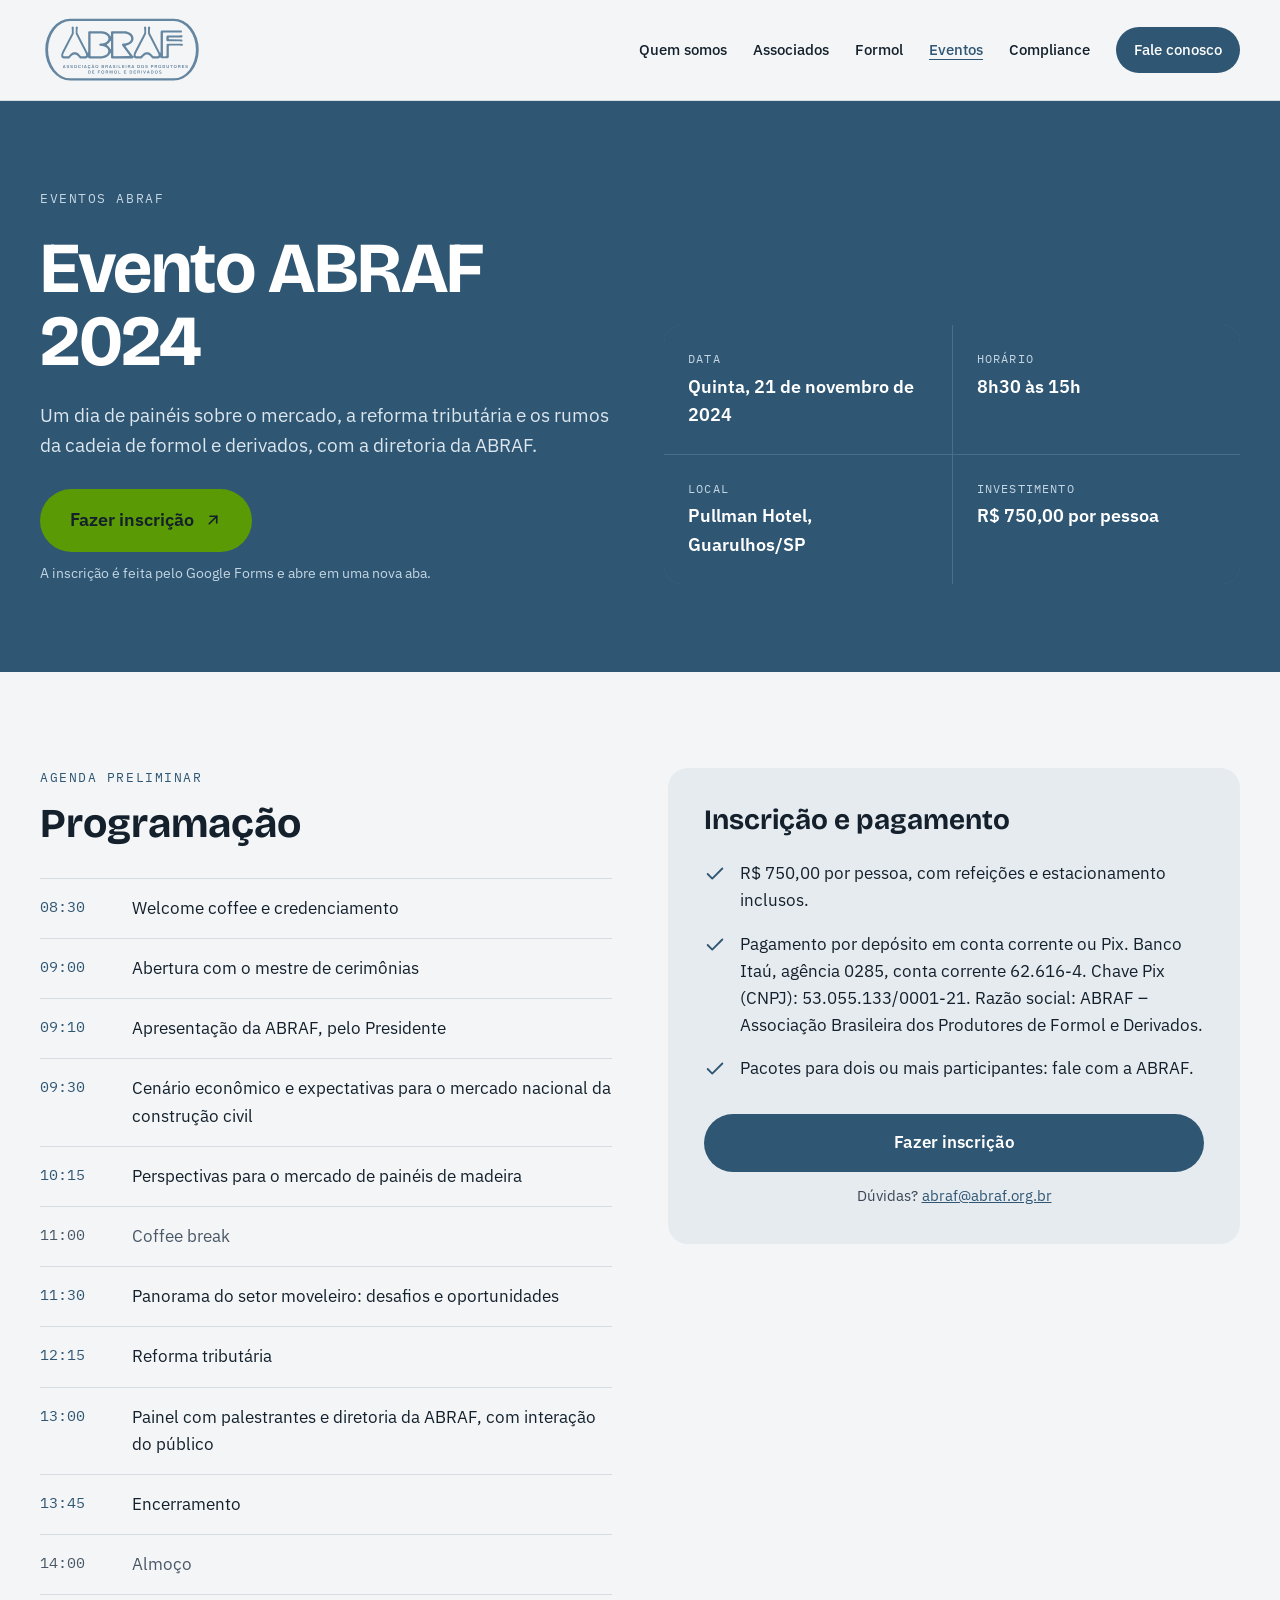
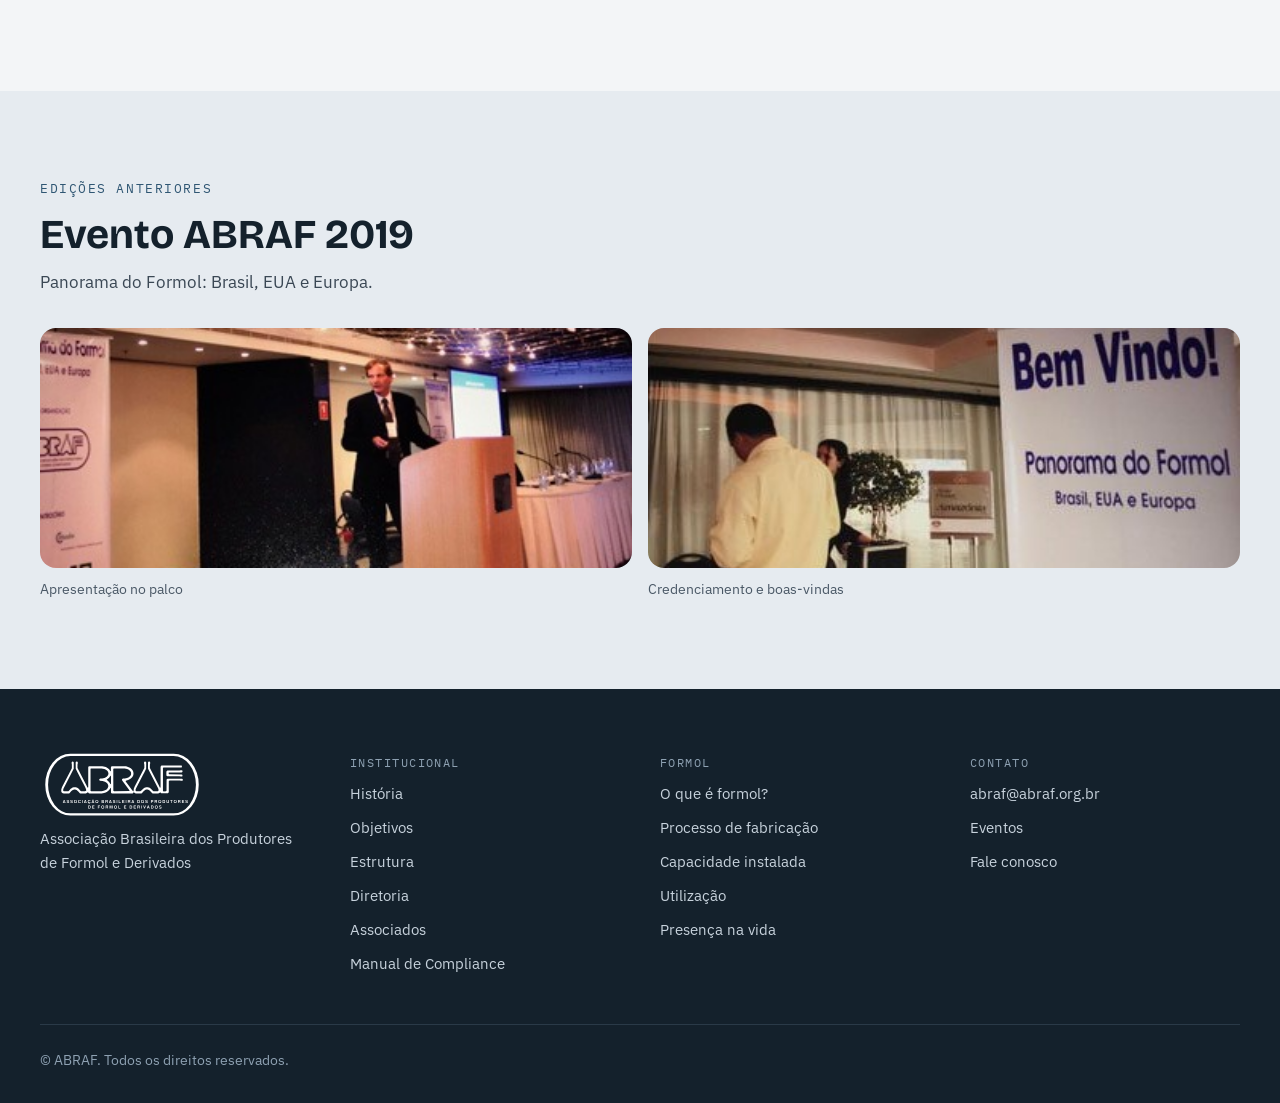
==== eventos.html @ f97d3451 "Primeira versão do novo site da ABRAF Site estático (HTML, CSS e JS puro) com as páginas Início, Que" ====
<!doctype html>
<html lang="pt-BR">
<head>
<meta charset="utf-8">
<meta name="viewport" content="width=device-width, initial-scale=1">
<title>Eventos — ABRAF</title>
<meta name="description" content="Programação, inscrição e edições anteriores dos eventos da ABRAF.">
<meta property="og:type" content="website">
<meta property="og:title" content="Eventos — ABRAF">
<meta property="og:description" content="Programação, inscrição e edições anteriores dos eventos da ABRAF.">
<meta property="og:image" content="img/banner-1-presente-na-sua-vida.jpg">
<meta property="og:locale" content="pt_BR">
<link rel="icon" href="img/favicon.svg" type="image/svg+xml">
<link rel="preconnect" href="https://fonts.googleapis.com">
<link rel="preconnect" href="https://fonts.gstatic.com" crossorigin>
<link href="https://fonts.googleapis.com/css2?family=Bricolage+Grotesque:opsz,wght@12..96,500;12..96,700&amp;family=IBM+Plex+Mono:wght@500&amp;family=IBM+Plex+Sans:wght@400;500;600&amp;display=swap" rel="stylesheet">
<link rel="stylesheet" href="css/style.css">
<script src="js/site.js" defer></script>
</head>
<body>
<div style="font-family: 'IBM Plex Sans', system-ui, sans-serif; color: #14212C; background: #F3F5F7; font-size: 17px; line-height: 1.6">

<header style="border-bottom: 1px solid #D5DCE3; background: #F3F5F7">
<div style="max-width: 1200px; margin: 0 auto; padding: 18px 24px; display: flex; flex-wrap: wrap; align-items: center; justify-content: space-between; gap: 16px">
<a href="index.html" aria-label="ABRAF — página inicial" style="display: flex; align-items: center; text-decoration: none; color: #14212C">
<img src="img/logo-abraf.svg" alt="ABRAF — Associação Brasileira dos Produtores de Formol e Derivados" style="height: 64px; width: auto; display: block">
</a>
<nav class="navlinks" aria-label="Principal" style="display: flex; flex-wrap: wrap; align-items: center; gap: 6px 26px; font-size: 15px; font-weight: 500">
<a class="nl" href="quem-somos.html">Quem somos</a>
<a class="nl" href="quem-somos.html#associados">Associados</a>
<a class="nl" href="formol.html">Formol</a>
<a class="nl" href="eventos.html" aria-current="page" style="color: #2F5673; text-decoration: underline; text-underline-offset: 4px">Eventos</a>
<a class="nl" href="compliance.html">Compliance</a>
<a class="btn-p" href="contato.html" style="background: #2F5673; color: #FFFFFF; text-decoration: none; padding: 11px 18px; border-radius: 999px">Fale conosco</a>
</nav>
<button class="burger" type="button" aria-label="Abrir menu" aria-expanded="false" aria-controls="menu-mobile" data-menu-toggle style="width: 48px; height: 48px; align-items: center; justify-content: center; background: transparent; border: 1px solid #D5DCE3; border-radius: 12px; color: #14212C; cursor: pointer; padding: 0">
<span class="icon-open"><svg width="22" height="22" viewBox="0 0 24 24" fill="none" stroke="currentColor" stroke-width="2" stroke-linecap="round" aria-hidden="true"><path d="M4 7h16"></path><path d="M4 12h16"></path><path d="M4 17h16"></path></svg></span>
<span class="icon-close"><svg width="22" height="22" viewBox="0 0 24 24" fill="none" stroke="currentColor" stroke-width="2" stroke-linecap="round" aria-hidden="true"><path d="M6 6l12 12"></path><path d="M18 6L6 18"></path></svg></span>
</button>
</div>
<nav class="mpanel" id="menu-mobile" aria-label="Menu" hidden style="flex-direction: column; padding: 8px 24px 24px; border-top: 1px solid #D5DCE3; background: #F3F5F7">
<a class="mlink" href="quem-somos.html" style="display: flex; align-items: center; min-height: 48px; border-bottom: 1px solid #E6EBF0; font-weight: 500; font-size: 17px">Quem somos</a>
<a class="mlink" href="quem-somos.html#associados" style="display: flex; align-items: center; min-height: 48px; border-bottom: 1px solid #E6EBF0; font-weight: 500; font-size: 17px">Associados</a>
<a class="mlink" href="formol.html" style="display: flex; align-items: center; min-height: 48px; border-bottom: 1px solid #E6EBF0; font-weight: 500; font-size: 17px">Formol</a>
<a class="mlink" href="eventos.html" style="display: flex; align-items: center; min-height: 48px; border-bottom: 1px solid #E6EBF0; font-weight: 500; font-size: 17px">Eventos</a>
<a class="mlink" href="compliance.html" style="display: flex; align-items: center; min-height: 48px; border-bottom: 1px solid #E6EBF0; font-weight: 500; font-size: 17px">Compliance</a>
<a class="btn-p" href="contato.html" style="margin-top: 12px; background: #2F5673; color: #FFFFFF; text-decoration: none; font-weight: 600; padding: 14px 22px; border-radius: 999px; text-align: center">Fale conosco</a>
</nav>
</header>

<section style="background: #2F5673; color: #FFFFFF">
<div style="max-width: 1200px; margin: 0 auto; padding: 88px 24px; display: grid; grid-template-columns: repeat(auto-fit, minmax(min(460px, 100%), 1fr)); gap: 48px; align-items: end">
<div style="display: flex; flex-direction: column; gap: 22px">
<span style="font-family: 'IBM Plex Mono', ui-monospace, monospace; font-size: 13px; letter-spacing: 0.12em; text-transform: uppercase; color: #C5D6E3">Eventos ABRAF</span>
<h1 style="margin: 0; font-family: 'Bricolage Grotesque', system-ui, sans-serif; font-weight: 700; font-size: clamp(40px, 5.6vw, 72px); line-height: 1.02; letter-spacing: -0.02em">Evento ABRAF 2024</h1>
<p style="margin: 0; font-size: 19px; color: #DCE6EE; max-width: 32em">Um dia de painéis sobre o mercado, a reforma tributária e os rumos da cadeia de formol e derivados, com a diretoria da ABRAF.</p>
<div style="display: flex; flex-direction: column; gap: 10px; align-items: flex-start; padding-top: 6px">
<a class="btn-a" id="inscricao" href="#inscricao" target="_blank" rel="noopener" style="background: #5A9A04; color: #14212C; text-decoration: none; font-weight: 600; font-size: 18px; padding: 17px 30px; border-radius: 999px; display: flex; align-items: center; gap: 10px">Fazer inscrição <svg width="18" height="18" viewBox="0 0 24 24" fill="none" stroke="currentColor" stroke-width="2.2" stroke-linecap="round" stroke-linejoin="round" aria-hidden="true"><path d="M7 17 17 7"></path><path d="M8 7h9v9"></path></svg></a>
<span style="font-size: 14px; color: #C5D6E3">A inscrição é feita pelo Google Forms e abre em uma nova aba.</span>
</div>
</div>
<dl style="margin: 0; display: grid; grid-template-columns: repeat(2, minmax(0, 1fr)); gap: 1px; background: #46708F; border-radius: 18px; overflow: hidden">
<div style="background: #2F5673; padding: 24px; display: flex; flex-direction: column; gap: 4px"><dt style="font-family: 'IBM Plex Mono', ui-monospace, monospace; font-size: 12px; letter-spacing: 0.1em; color: #C5D6E3">DATA</dt><dd style="margin: 0; font-weight: 600; font-size: 18px">Quinta, 21 de novembro de 2024</dd></div>
<div style="background: #2F5673; padding: 24px; display: flex; flex-direction: column; gap: 4px"><dt style="font-family: 'IBM Plex Mono', ui-monospace, monospace; font-size: 12px; letter-spacing: 0.1em; color: #C5D6E3">HORÁRIO</dt><dd style="margin: 0; font-weight: 600; font-size: 18px">8h30 às 15h</dd></div>
<div style="background: #2F5673; padding: 24px; display: flex; flex-direction: column; gap: 4px"><dt style="font-family: 'IBM Plex Mono', ui-monospace, monospace; font-size: 12px; letter-spacing: 0.1em; color: #C5D6E3">LOCAL</dt><dd style="margin: 0; font-weight: 600; font-size: 18px">Pullman Hotel, Guarulhos/SP</dd></div>
<div style="background: #2F5673; padding: 24px; display: flex; flex-direction: column; gap: 4px"><dt style="font-family: 'IBM Plex Mono', ui-monospace, monospace; font-size: 12px; letter-spacing: 0.1em; color: #C5D6E3">INVESTIMENTO</dt><dd style="margin: 0; font-weight: 600; font-size: 18px">R$ 750,00 por pessoa</dd></div>
</dl>
</div>
</section>

<section style="max-width: 1200px; margin: 0 auto; padding: 96px 24px; display: grid; grid-template-columns: repeat(auto-fit, minmax(min(380px, 100%), 1fr)); gap: 56px; align-items: start">
<div style="display: flex; flex-direction: column; gap: 32px">
<div style="display: flex; flex-direction: column; gap: 12px">
<span style="font-family: 'IBM Plex Mono', ui-monospace, monospace; font-size: 13px; letter-spacing: 0.12em; text-transform: uppercase; color: #2F5673">Agenda preliminar</span>
<h2 style="margin: 0; font-family: 'Bricolage Grotesque', system-ui, sans-serif; font-weight: 700; font-size: clamp(30px, 3.2vw, 42px); line-height: 1.1">Programação</h2>
</div>
<ol style="margin: 0; padding: 0; list-style: none; display: flex; flex-direction: column; border-top: 1px solid #D5DCE3">
<li style="display: grid; grid-template-columns: 76px 1fr; gap: 16px; padding: 16px 0; border-bottom: 1px solid #D5DCE3"><span style="font-family: 'IBM Plex Mono', ui-monospace, monospace; font-size: 15px; color: #2F5673">08:30</span><span>Welcome coffee e credenciamento</span></li>
<li style="display: grid; grid-template-columns: 76px 1fr; gap: 16px; padding: 16px 0; border-bottom: 1px solid #D5DCE3"><span style="font-family: 'IBM Plex Mono', ui-monospace, monospace; font-size: 15px; color: #2F5673">09:00</span><span>Abertura com o mestre de cerimônias</span></li>
<li style="display: grid; grid-template-columns: 76px 1fr; gap: 16px; padding: 16px 0; border-bottom: 1px solid #D5DCE3"><span style="font-family: 'IBM Plex Mono', ui-monospace, monospace; font-size: 15px; color: #2F5673">09:10</span><span>Apresentação da ABRAF, pelo Presidente</span></li>
<li style="display: grid; grid-template-columns: 76px 1fr; gap: 16px; padding: 16px 0; border-bottom: 1px solid #D5DCE3"><span style="font-family: 'IBM Plex Mono', ui-monospace, monospace; font-size: 15px; color: #2F5673">09:30</span><span>Cenário econômico e expectativas para o mercado nacional da construção civil</span></li>
<li style="display: grid; grid-template-columns: 76px 1fr; gap: 16px; padding: 16px 0; border-bottom: 1px solid #D5DCE3"><span style="font-family: 'IBM Plex Mono', ui-monospace, monospace; font-size: 15px; color: #2F5673">10:15</span><span>Perspectivas para o mercado de painéis de madeira</span></li>
<li style="display: grid; grid-template-columns: 76px 1fr; gap: 16px; padding: 16px 0; border-bottom: 1px solid #D5DCE3; color: #4A5866"><span style="font-family: 'IBM Plex Mono', ui-monospace, monospace; font-size: 15px">11:00</span><span>Coffee break</span></li>
<li style="display: grid; grid-template-columns: 76px 1fr; gap: 16px; padding: 16px 0; border-bottom: 1px solid #D5DCE3"><span style="font-family: 'IBM Plex Mono', ui-monospace, monospace; font-size: 15px; color: #2F5673">11:30</span><span>Panorama do setor moveleiro: desafios e oportunidades</span></li>
<li style="display: grid; grid-template-columns: 76px 1fr; gap: 16px; padding: 16px 0; border-bottom: 1px solid #D5DCE3"><span style="font-family: 'IBM Plex Mono', ui-monospace, monospace; font-size: 15px; color: #2F5673">12:15</span><span>Reforma tributária</span></li>
<li style="display: grid; grid-template-columns: 76px 1fr; gap: 16px; padding: 16px 0; border-bottom: 1px solid #D5DCE3"><span style="font-family: 'IBM Plex Mono', ui-monospace, monospace; font-size: 15px; color: #2F5673">13:00</span><span>Painel com palestrantes e diretoria da ABRAF, com interação do público</span></li>
<li style="display: grid; grid-template-columns: 76px 1fr; gap: 16px; padding: 16px 0; border-bottom: 1px solid #D5DCE3"><span style="font-family: 'IBM Plex Mono', ui-monospace, monospace; font-size: 15px; color: #2F5673">13:45</span><span>Encerramento</span></li>
<li style="display: grid; grid-template-columns: 76px 1fr; gap: 16px; padding: 16px 0; border-bottom: 1px solid #D5DCE3; color: #4A5866"><span style="font-family: 'IBM Plex Mono', ui-monospace, monospace; font-size: 15px">14:00</span><span>Almoço</span></li>
</ol>
</div>
<aside style="background: #E6EBF0; border-radius: 20px; padding: 36px; display: flex; flex-direction: column; gap: 24px">
<h2 style="margin: 0; font-family: 'Bricolage Grotesque', system-ui, sans-serif; font-weight: 700; font-size: 28px; line-height: 1.15">Inscrição e pagamento</h2>
<ul style="margin: 0; padding: 0; list-style: none; display: flex; flex-direction: column; gap: 16px">
<li style="display: flex; gap: 14px"><svg width="22" height="22" viewBox="0 0 24 24" fill="none" stroke="#2F5673" stroke-width="2" stroke-linecap="round" stroke-linejoin="round" aria-hidden="true" style="flex-shrink: 0; margin-top: 3px"><path d="M20 6 9 17l-5-5"></path></svg><span>R$ 750,00 por pessoa, com refeições e estacionamento inclusos.</span></li>
<li style="display: flex; gap: 14px"><svg width="22" height="22" viewBox="0 0 24 24" fill="none" stroke="#2F5673" stroke-width="2" stroke-linecap="round" stroke-linejoin="round" aria-hidden="true" style="flex-shrink: 0; margin-top: 3px"><path d="M20 6 9 17l-5-5"></path></svg><span>Pagamento por depósito em conta corrente ou Pix. Banco Itaú, agência 0285, conta corrente 62.616-4. Chave Pix (CNPJ): 53.055.133/0001-21. Razão social: ABRAF – Associação Brasileira dos Produtores de Formol e Derivados.</span></li>
<li style="display: flex; gap: 14px"><svg width="22" height="22" viewBox="0 0 24 24" fill="none" stroke="#2F5673" stroke-width="2" stroke-linecap="round" stroke-linejoin="round" aria-hidden="true" style="flex-shrink: 0; margin-top: 3px"><path d="M20 6 9 17l-5-5"></path></svg><span>Pacotes para dois ou mais participantes: fale com a ABRAF.</span></li>
</ul>
<div style="display: flex; flex-direction: column; gap: 12px; padding-top: 8px">
<a class="btn-p" href="#inscricao" target="_blank" rel="noopener" style="background: #2F5673; color: #FFFFFF; text-decoration: none; font-weight: 600; padding: 15px 26px; border-radius: 999px; text-align: center">Fazer inscrição</a>
<span style="font-size: 15px; color: #3A4754; text-align: center">Dúvidas? <a href="mailto:abraf@abraf.org.br">abraf@abraf.org.br</a></span>
</div>
</aside>
</section>

<section aria-label="Edições anteriores" style="background: #E6EBF0; padding: 88px 0">
<div style="max-width: 1200px; margin: 0 auto; padding: 0 24px; display: flex; flex-direction: column; gap: 32px">
<div style="display: flex; flex-direction: column; gap: 12px; max-width: 720px">
<span style="font-family: 'IBM Plex Mono', ui-monospace, monospace; font-size: 13px; letter-spacing: 0.12em; text-transform: uppercase; color: #2F5673">Edições anteriores</span>
<h2 style="margin: 0; font-family: 'Bricolage Grotesque', system-ui, sans-serif; font-weight: 700; font-size: clamp(30px, 3.2vw, 42px); line-height: 1.1">Evento ABRAF 2019</h2>
<p style="margin: 0; color: #3A4754">Panorama do Formol: Brasil, EUA e Europa.</p>
</div>
<div style="display: grid; grid-template-columns: repeat(auto-fit, minmax(min(360px, 100%), 1fr)); gap: 16px">
<figure style="margin: 0; display: flex; flex-direction: column; gap: 10px"><img src="img/evento-2019-palestra.jpg" alt="Palestrante discursa no púlpito diante do banner da ABRAF" style="width: 100%; height: 240px; object-fit: cover; border-radius: 16px; display: block"><figcaption style="font-size: 14px; color: #4A5866">Apresentação no palco</figcaption></figure>
<figure style="margin: 0; display: flex; flex-direction: column; gap: 10px"><img src="img/evento-2019-boas-vindas.jpg" alt="Participantes no credenciamento ao lado do banner de boas-vindas Panorama do Formol" style="width: 100%; height: 240px; object-fit: cover; border-radius: 16px; display: block"><figcaption style="font-size: 14px; color: #4A5866">Credenciamento e boas-vindas</figcaption></figure>
</div>
</div>
</section>

<footer style="background: #14212C; color: #C7D2DC; font-size: 15px">
<div style="max-width: 1200px; margin: 0 auto; padding: 64px 24px 32px; display: flex; flex-direction: column; gap: 48px">
<div style="display: grid; grid-template-columns: repeat(auto-fit, minmax(min(200px, 100%), 1fr)); gap: 40px">
<div style="display: flex; flex-direction: column; gap: 10px">
<img src="img/logo-abraf-branco.svg" alt="ABRAF — Associação Brasileira dos Produtores de Formol e Derivados" style="height: 64px; width: auto; display: block; align-self: flex-start">
<span>Associação Brasileira dos Produtores de Formol e Derivados</span>
</div>
<nav aria-label="Institucional" style="display: flex; flex-direction: column; gap: 10px">
<span style="font-family: 'IBM Plex Mono', ui-monospace, monospace; font-size: 12px; letter-spacing: 0.12em; color: #8EA1B2">INSTITUCIONAL</span>
<a class="fl" href="quem-somos.html#historia">História</a>
<a class="fl" href="quem-somos.html#objetivos">Objetivos</a>
<a class="fl" href="quem-somos.html#estrutura">Estrutura</a>
<a class="fl" href="quem-somos.html#diretoria">Diretoria</a>
<a class="fl" href="quem-somos.html#associados">Associados</a>
<a class="fl" href="compliance.html">Manual de Compliance</a>
</nav>
<nav aria-label="Formol" style="display: flex; flex-direction: column; gap: 10px">
<span style="font-family: 'IBM Plex Mono', ui-monospace, monospace; font-size: 12px; letter-spacing: 0.12em; color: #8EA1B2">FORMOL</span>
<a class="fl" href="formol.html#oquee">O que é formol?</a>
<a class="fl" href="formol.html#fabricacao">Processo de fabricação</a>
<a class="fl" href="formol.html#capacidade">Capacidade instalada</a>
<a class="fl" href="formol.html#utilizacao">Utilização</a>
<a class="fl" href="formol.html#presenca">Presença na vida</a>
</nav>
<div style="display: flex; flex-direction: column; gap: 10px">
<span style="font-family: 'IBM Plex Mono', ui-monospace, monospace; font-size: 12px; letter-spacing: 0.12em; color: #8EA1B2">CONTATO</span>
<a class="fl" href="mailto:abraf@abraf.org.br">abraf@abraf.org.br</a>
<a class="fl" href="eventos.html">Eventos</a>
<a class="fl" href="contato.html">Fale conosco</a>
</div>
</div>
<div style="border-top: 1px solid #2A3A48; padding-top: 24px; font-size: 14px; color: #8EA1B2">© ABRAF. Todos os direitos reservados.</div>
</div>
</footer>

</div>
</body>
</html>
---- css/style.css ----
/* Estilos globais do site da ABRAF. A maior parte do visual está nos atributos style de cada página. */
body{margin:0;background:#F3F5F7}
a{color:#2F5673}a:hover{color:#213E54}
.nl{color:#14212C;text-decoration:none}.nl:hover{color:#2F5673;text-decoration:underline;text-underline-offset:4px}
.fl{color:#C7D2DC;text-decoration:none}.fl:hover{color:#FFFFFF}
.btn-p:hover{background:#213E54 !important;color:#FFFFFF !important}
.rail:hover{color:#2F5673 !important}
.btn-a:hover{background:#6DB30A !important;color:#14212C !important}
@media (prefers-reduced-motion: reduce){*{transition:none !important}}
.burger{display:none}.mpanel{display:none}
@media (max-width: 860px){.navlinks{display:none !important}.burger{display:flex !important}.mpanel{display:flex}}
.mlink{color:#14212C;text-decoration:none}.mlink:hover{color:#2F5673}
.chip:hover{border-color:#2F5673 !important;color:#2F5673 !important}
.fld:focus{outline:2px solid #2F5673;outline-offset:1px;border-color:#2F5673 !important}

/* ---- Estados controlados por js/site.js ---- */
[hidden]{display:none !important}
html{scroll-behavior:smooth}
section[id]{scroll-margin-top:96px}
img{max-width:100%}
.hp{position:absolute;left:-9999px}
.burger .icon-close{display:none}
.burger[aria-expanded="true"] .icon-open{display:none}
.burger[aria-expanded="true"] .icon-close{display:block}
.burger span{display:flex}
/* Banner rotativo */
.slide{position:absolute;inset:0;opacity:0;transition:opacity 1.2s ease}
.slide.is-active{opacity:1}
.dot{width:10px;height:10px;padding:0;border:0;border-radius:999px;cursor:pointer;transition:width .3s;background:rgba(255,255,255,.55)}
.dot.is-active{width:28px;background:#5A9A04}
/* Seção "Conheça o formol" com scroll */
.chapter{position:absolute;inset:0;opacity:0;visibility:hidden;transform:translateY(32px);pointer-events:none;transition:opacity .6s ease,transform .6s ease,visibility .6s}
.chapter.is-before{transform:translateY(-32px)}
.chapter.is-active{opacity:1;visibility:visible;transform:none;pointer-events:auto}
.rail{font:inherit;font-size:14px;font-weight:600;text-align:left;background:none;border:0;cursor:pointer;padding:12px 16px;min-height:44px;margin-left:-2px;border-left:2px solid transparent;color:#4A5866}
.rail.is-active{border-left-color:#2F5673;color:#2F5673}
.story-bar{height:100%;width:25%;background:#2F5673;transition:width .3s ease}
@media (max-width: 860px){
.story{height:auto !important;padding:48px 0}
.story-marker,.story-rail,.story-progress{display:none !important}
.story-stage{position:static !important;height:auto !important;overflow:visible !important}
.story-stage>div{height:auto !important}
.story-chapters{height:auto !important;display:flex;flex-direction:column;gap:64px}
.chapter{position:static;opacity:1;visibility:visible;transform:none;pointer-events:auto}
.chapter img,.chapter>div>div:first-child{height:260px !important;min-height:0 !important}
.chapter>div>div[role="list"]{height:auto !important;padding:24px !important}
[aria-label="Escolher destaque"]{top:8px;bottom:auto !important;right:8px !important;padding:6px 10px !important}
}
@media (max-width: 600px){
.org-top{flex-wrap:nowrap !important}
.org-top>div:nth-child(n+4){display:none}
.org-top>div:nth-child(2){width:20px !important}
.org-top>div:nth-child(odd){padding:12px 18px !important;font-size:18px !important}
}
@media (prefers-reduced-motion: reduce){html{scroll-behavior:auto}}
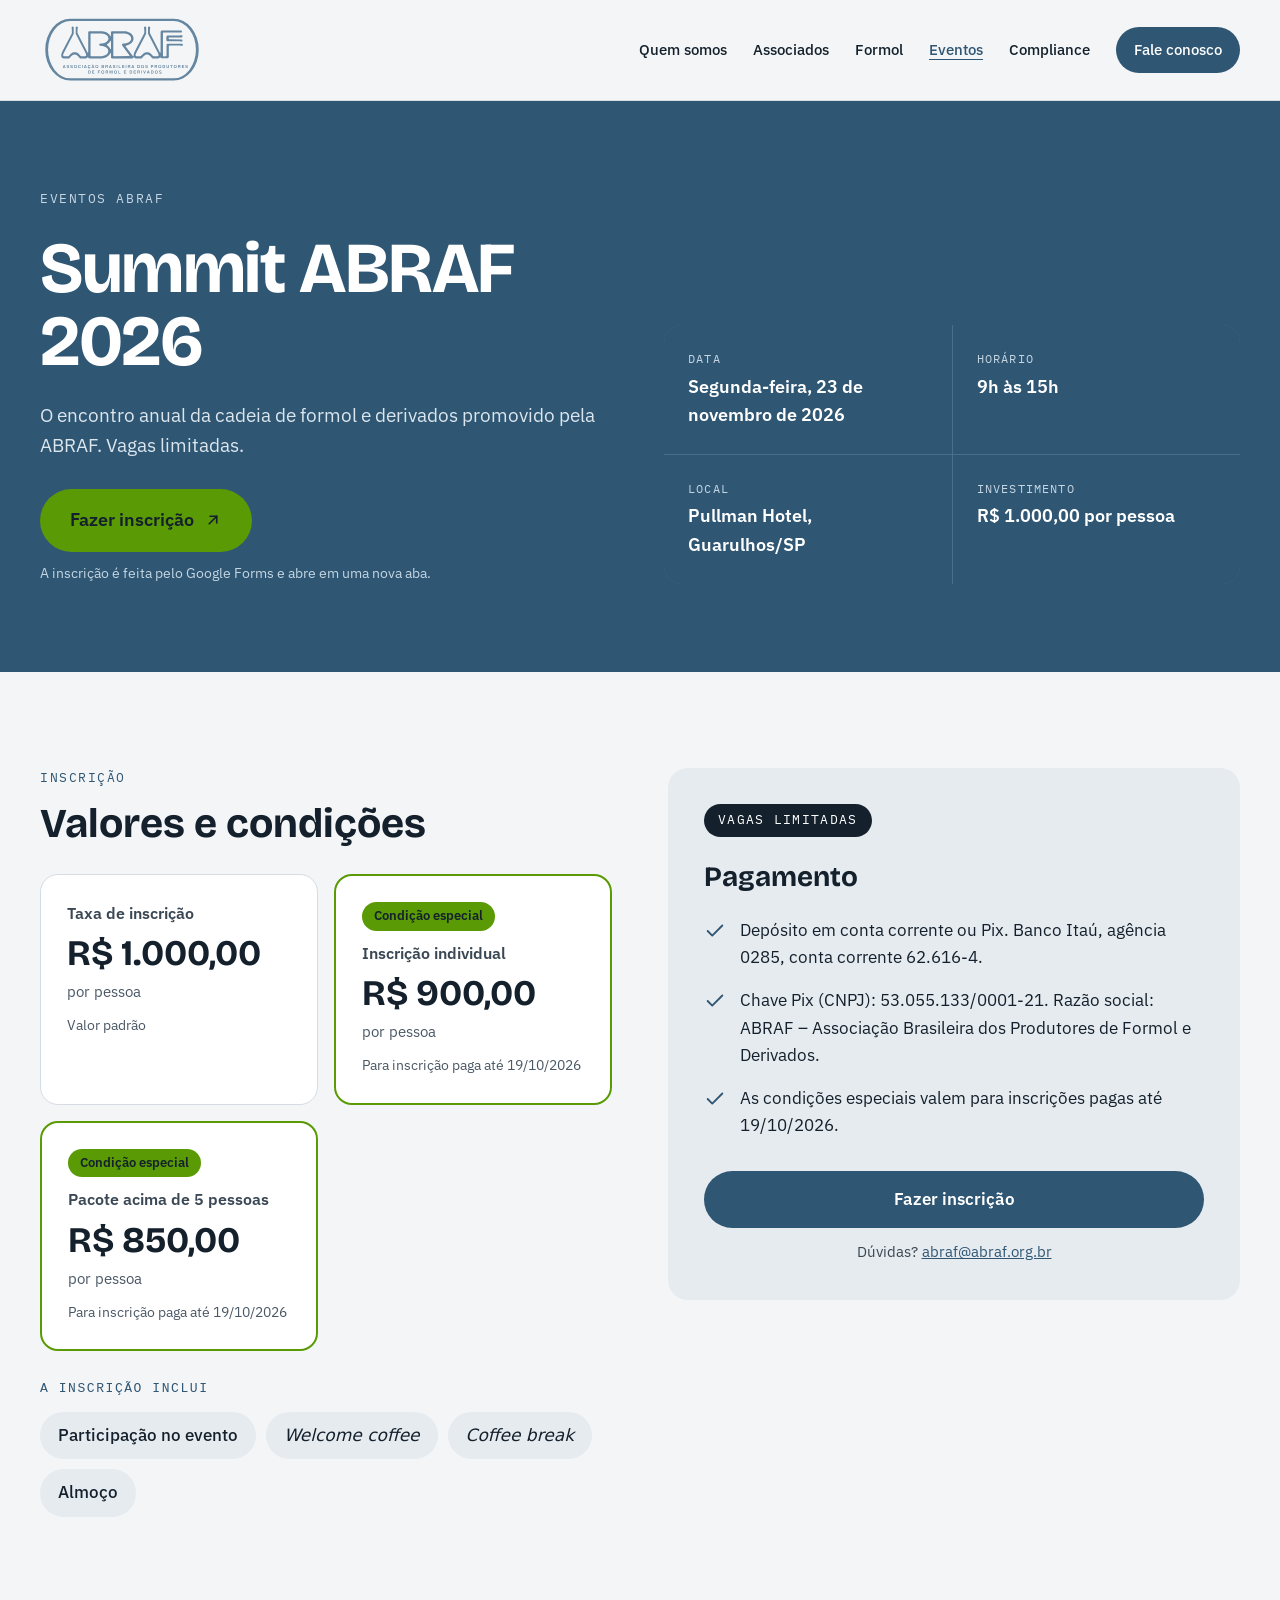
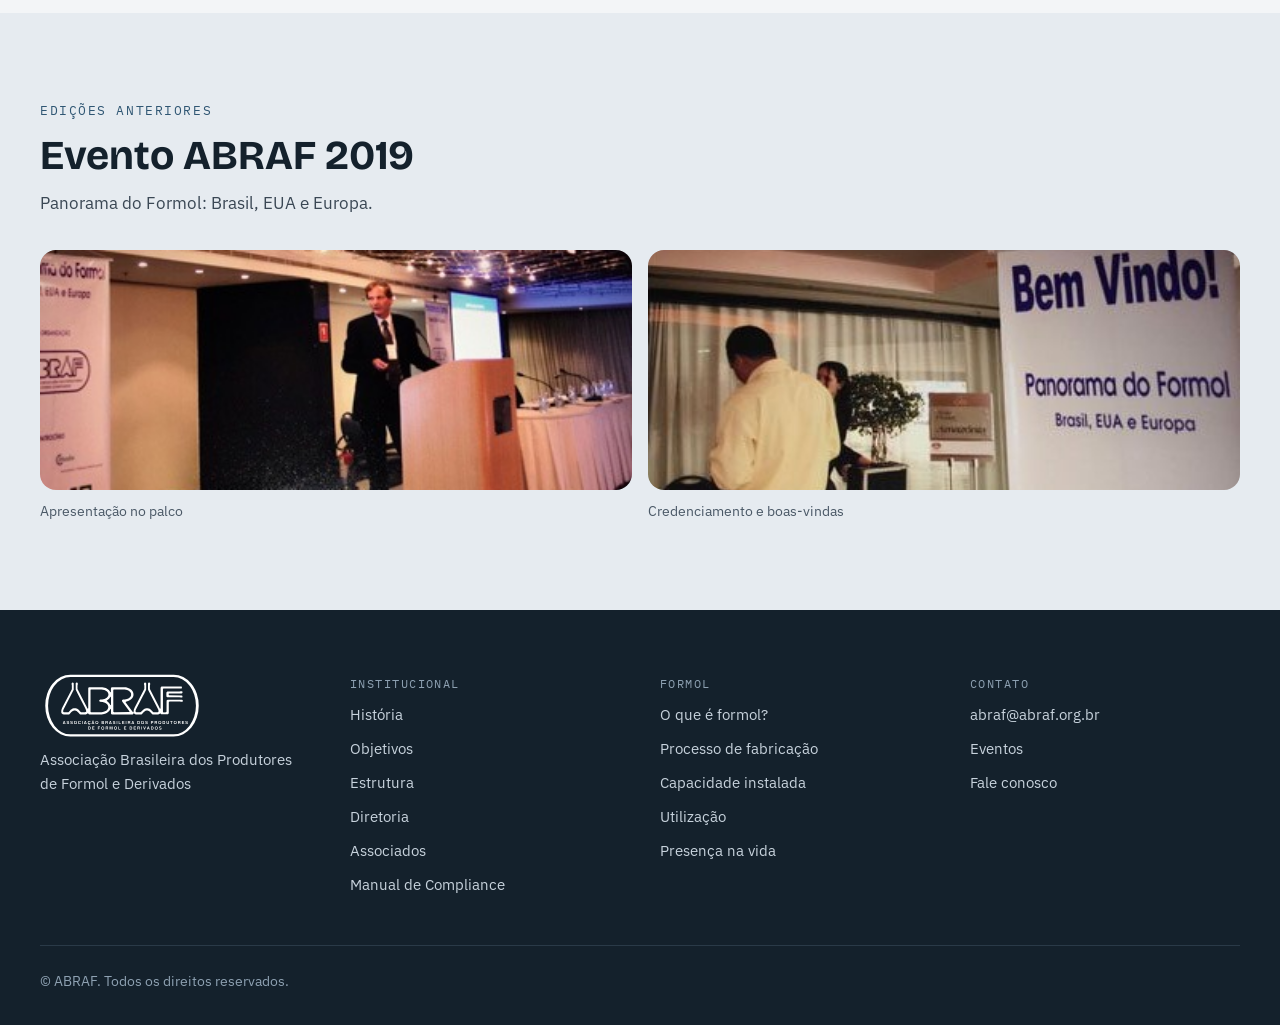
==== commit 1ab55774: "Atualiza evento para o Summit ABRAF 2026 - Eventos: Summit ABRAF 2026 em 23/11/2026, 9h às 15h, Pull" ====
--- a/eventos.html
+++ b/eventos.html
@@ -4,10 +4,10 @@
 <meta charset="utf-8">
 <meta name="viewport" content="width=device-width, initial-scale=1">
 <title>Eventos — ABRAF</title>
-<meta name="description" content="Programação, inscrição e edições anteriores dos eventos da ABRAF.">
+<meta name="description" content="Summit ABRAF 2026: data, local, valores, inscrição e edições anteriores.">
 <meta property="og:type" content="website">
 <meta property="og:title" content="Eventos — ABRAF">
-<meta property="og:description" content="Programação, inscrição e edições anteriores dos eventos da ABRAF.">
+<meta property="og:description" content="Summit ABRAF 2026: data, local, valores, inscrição e edições anteriores.">
 <meta property="og:image" content="img/banner-1-presente-na-sua-vida.jpg">
 <meta property="og:locale" content="pt_BR">
 <link rel="icon" href="img/favicon.svg" type="image/svg+xml">
@@ -52,51 +52,68 @@
 <div style="max-width: 1200px; margin: 0 auto; padding: 88px 24px; display: grid; grid-template-columns: repeat(auto-fit, minmax(min(460px, 100%), 1fr)); gap: 48px; align-items: end">
 <div style="display: flex; flex-direction: column; gap: 22px">
 <span style="font-family: 'IBM Plex Mono', ui-monospace, monospace; font-size: 13px; letter-spacing: 0.12em; text-transform: uppercase; color: #C5D6E3">Eventos ABRAF</span>
-<h1 style="margin: 0; font-family: 'Bricolage Grotesque', system-ui, sans-serif; font-weight: 700; font-size: clamp(40px, 5.6vw, 72px); line-height: 1.02; letter-spacing: -0.02em">Evento ABRAF 2024</h1>
-<p style="margin: 0; font-size: 19px; color: #DCE6EE; max-width: 32em">Um dia de painéis sobre o mercado, a reforma tributária e os rumos da cadeia de formol e derivados, com a diretoria da ABRAF.</p>
+<h1 style="margin: 0; font-family: 'Bricolage Grotesque', system-ui, sans-serif; font-weight: 700; font-size: clamp(40px, 5.6vw, 72px); line-height: 1.02; letter-spacing: -0.02em">Summit ABRAF 2026</h1>
+<p style="margin: 0; font-size: 19px; color: #DCE6EE; max-width: 32em">O encontro anual da cadeia de formol e derivados promovido pela ABRAF. Vagas limitadas.</p>
 <div style="display: flex; flex-direction: column; gap: 10px; align-items: flex-start; padding-top: 6px">
-<a class="btn-a" id="inscricao" href="#inscricao" target="_blank" rel="noopener" style="background: #5A9A04; color: #14212C; text-decoration: none; font-weight: 600; font-size: 18px; padding: 17px 30px; border-radius: 999px; display: flex; align-items: center; gap: 10px">Fazer inscrição <svg width="18" height="18" viewBox="0 0 24 24" fill="none" stroke="currentColor" stroke-width="2.2" stroke-linecap="round" stroke-linejoin="round" aria-hidden="true"><path d="M7 17 17 7"></path><path d="M8 7h9v9"></path></svg></a>
+<a class="btn-a" id="inscricao" href="https://forms.gle/AHjPye6nQssvR9hz8" target="_blank" rel="noopener" style="background: #5A9A04; color: #14212C; text-decoration: none; font-weight: 600; font-size: 18px; padding: 17px 30px; border-radius: 999px; display: flex; align-items: center; gap: 10px">Fazer inscrição <svg width="18" height="18" viewBox="0 0 24 24" fill="none" stroke="currentColor" stroke-width="2.2" stroke-linecap="round" stroke-linejoin="round" aria-hidden="true"><path d="M7 17 17 7"></path><path d="M8 7h9v9"></path></svg></a>
 <span style="font-size: 14px; color: #C5D6E3">A inscrição é feita pelo Google Forms e abre em uma nova aba.</span>
 </div>
 </div>
 <dl style="margin: 0; display: grid; grid-template-columns: repeat(2, minmax(0, 1fr)); gap: 1px; background: #46708F; border-radius: 18px; overflow: hidden">
-<div style="background: #2F5673; padding: 24px; display: flex; flex-direction: column; gap: 4px"><dt style="font-family: 'IBM Plex Mono', ui-monospace, monospace; font-size: 12px; letter-spacing: 0.1em; color: #C5D6E3">DATA</dt><dd style="margin: 0; font-weight: 600; font-size: 18px">Quinta, 21 de novembro de 2024</dd></div>
-<div style="background: #2F5673; padding: 24px; display: flex; flex-direction: column; gap: 4px"><dt style="font-family: 'IBM Plex Mono', ui-monospace, monospace; font-size: 12px; letter-spacing: 0.1em; color: #C5D6E3">HORÁRIO</dt><dd style="margin: 0; font-weight: 600; font-size: 18px">8h30 às 15h</dd></div>
+<div style="background: #2F5673; padding: 24px; display: flex; flex-direction: column; gap: 4px"><dt style="font-family: 'IBM Plex Mono', ui-monospace, monospace; font-size: 12px; letter-spacing: 0.1em; color: #C5D6E3">DATA</dt><dd style="margin: 0; font-weight: 600; font-size: 18px">Segunda-feira, 23 de novembro de 2026</dd></div>
+<div style="background: #2F5673; padding: 24px; display: flex; flex-direction: column; gap: 4px"><dt style="font-family: 'IBM Plex Mono', ui-monospace, monospace; font-size: 12px; letter-spacing: 0.1em; color: #C5D6E3">HORÁRIO</dt><dd style="margin: 0; font-weight: 600; font-size: 18px">9h às 15h</dd></div>
 <div style="background: #2F5673; padding: 24px; display: flex; flex-direction: column; gap: 4px"><dt style="font-family: 'IBM Plex Mono', ui-monospace, monospace; font-size: 12px; letter-spacing: 0.1em; color: #C5D6E3">LOCAL</dt><dd style="margin: 0; font-weight: 600; font-size: 18px">Pullman Hotel, Guarulhos/SP</dd></div>
-<div style="background: #2F5673; padding: 24px; display: flex; flex-direction: column; gap: 4px"><dt style="font-family: 'IBM Plex Mono', ui-monospace, monospace; font-size: 12px; letter-spacing: 0.1em; color: #C5D6E3">INVESTIMENTO</dt><dd style="margin: 0; font-weight: 600; font-size: 18px">R$ 750,00 por pessoa</dd></div>
+<div style="background: #2F5673; padding: 24px; display: flex; flex-direction: column; gap: 4px"><dt style="font-family: 'IBM Plex Mono', ui-monospace, monospace; font-size: 12px; letter-spacing: 0.1em; color: #C5D6E3">INVESTIMENTO</dt><dd style="margin: 0; font-weight: 600; font-size: 18px">R$ 1.000,00 por pessoa</dd></div>
 </dl>
 </div>
 </section>
 
-<section style="max-width: 1200px; margin: 0 auto; padding: 96px 24px; display: grid; grid-template-columns: repeat(auto-fit, minmax(min(380px, 100%), 1fr)); gap: 56px; align-items: start">
-<div style="display: flex; flex-direction: column; gap: 32px">
+<section aria-label="Inscrição" style="max-width: 1200px; margin: 0 auto; padding: 96px 24px; display: grid; grid-template-columns: repeat(auto-fit, minmax(min(380px, 100%), 1fr)); gap: 56px; align-items: start">
+<div style="display: flex; flex-direction: column; gap: 28px">
 <div style="display: flex; flex-direction: column; gap: 12px">
-<span style="font-family: 'IBM Plex Mono', ui-monospace, monospace; font-size: 13px; letter-spacing: 0.12em; text-transform: uppercase; color: #2F5673">Agenda preliminar</span>
-<h2 style="margin: 0; font-family: 'Bricolage Grotesque', system-ui, sans-serif; font-weight: 700; font-size: clamp(30px, 3.2vw, 42px); line-height: 1.1">Programação</h2>
+<span style="font-family: 'IBM Plex Mono', ui-monospace, monospace; font-size: 13px; letter-spacing: 0.12em; text-transform: uppercase; color: #2F5673">Inscrição</span>
+<h2 style="margin: 0; font-family: 'Bricolage Grotesque', system-ui, sans-serif; font-weight: 700; font-size: clamp(30px, 3.2vw, 42px); line-height: 1.1">Valores e condições</h2>
 </div>
-<ol style="margin: 0; padding: 0; list-style: none; display: flex; flex-direction: column; border-top: 1px solid #D5DCE3">
-<li style="display: grid; grid-template-columns: 76px 1fr; gap: 16px; padding: 16px 0; border-bottom: 1px solid #D5DCE3"><span style="font-family: 'IBM Plex Mono', ui-monospace, monospace; font-size: 15px; color: #2F5673">08:30</span><span>Welcome coffee e credenciamento</span></li>
-<li style="display: grid; grid-template-columns: 76px 1fr; gap: 16px; padding: 16px 0; border-bottom: 1px solid #D5DCE3"><span style="font-family: 'IBM Plex Mono', ui-monospace, monospace; font-size: 15px; color: #2F5673">09:00</span><span>Abertura com o mestre de cerimônias</span></li>
-<li style="display: grid; grid-template-columns: 76px 1fr; gap: 16px; padding: 16px 0; border-bottom: 1px solid #D5DCE3"><span style="font-family: 'IBM Plex Mono', ui-monospace, monospace; font-size: 15px; color: #2F5673">09:10</span><span>Apresentação da ABRAF, pelo Presidente</span></li>
-<li style="display: grid; grid-template-columns: 76px 1fr; gap: 16px; padding: 16px 0; border-bottom: 1px solid #D5DCE3"><span style="font-family: 'IBM Plex Mono', ui-monospace, monospace; font-size: 15px; color: #2F5673">09:30</span><span>Cenário econômico e expectativas para o mercado nacional da construção civil</span></li>
-<li style="display: grid; grid-template-columns: 76px 1fr; gap: 16px; padding: 16px 0; border-bottom: 1px solid #D5DCE3"><span style="font-family: 'IBM Plex Mono', ui-monospace, monospace; font-size: 15px; color: #2F5673">10:15</span><span>Perspectivas para o mercado de painéis de madeira</span></li>
-<li style="display: grid; grid-template-columns: 76px 1fr; gap: 16px; padding: 16px 0; border-bottom: 1px solid #D5DCE3; color: #4A5866"><span style="font-family: 'IBM Plex Mono', ui-monospace, monospace; font-size: 15px">11:00</span><span>Coffee break</span></li>
-<li style="display: grid; grid-template-columns: 76px 1fr; gap: 16px; padding: 16px 0; border-bottom: 1px solid #D5DCE3"><span style="font-family: 'IBM Plex Mono', ui-monospace, monospace; font-size: 15px; color: #2F5673">11:30</span><span>Panorama do setor moveleiro: desafios e oportunidades</span></li>
-<li style="display: grid; grid-template-columns: 76px 1fr; gap: 16px; padding: 16px 0; border-bottom: 1px solid #D5DCE3"><span style="font-family: 'IBM Plex Mono', ui-monospace, monospace; font-size: 15px; color: #2F5673">12:15</span><span>Reforma tributária</span></li>
-<li style="display: grid; grid-template-columns: 76px 1fr; gap: 16px; padding: 16px 0; border-bottom: 1px solid #D5DCE3"><span style="font-family: 'IBM Plex Mono', ui-monospace, monospace; font-size: 15px; color: #2F5673">13:00</span><span>Painel com palestrantes e diretoria da ABRAF, com interação do público</span></li>
-<li style="display: grid; grid-template-columns: 76px 1fr; gap: 16px; padding: 16px 0; border-bottom: 1px solid #D5DCE3"><span style="font-family: 'IBM Plex Mono', ui-monospace, monospace; font-size: 15px; color: #2F5673">13:45</span><span>Encerramento</span></li>
-<li style="display: grid; grid-template-columns: 76px 1fr; gap: 16px; padding: 16px 0; border-bottom: 1px solid #D5DCE3; color: #4A5866"><span style="font-family: 'IBM Plex Mono', ui-monospace, monospace; font-size: 15px">14:00</span><span>Almoço</span></li>
-</ol>
+<div style="display: grid; grid-template-columns: repeat(auto-fit, minmax(min(220px, 100%), 1fr)); gap: 16px">
+<article style="background: #FFFFFF; border: 1px solid #D5DCE3; border-radius: 18px; padding: 26px; display: flex; flex-direction: column; gap: 10px">
+
+<h3 style="margin: 0; font-size: 16px; font-weight: 600; color: #3A4754">Taxa de inscrição</h3>
+<div style="display: flex; align-items: baseline; gap: 8px; flex-wrap: wrap"><span style="font-family: 'Bricolage Grotesque', system-ui, sans-serif; font-weight: 700; font-size: 36px; line-height: 1; color: #14212C">R$ 1.000,00</span><span style="font-size: 15px; color: #4A5866">por pessoa</span></div>
+<span style="font-size: 14px; color: #4A5866">Valor padrão</span>
+</article>
+<article style="background: #FFFFFF; border: 2px solid #5A9A04; border-radius: 18px; padding: 26px; display: flex; flex-direction: column; gap: 10px">
+<span style="align-self: flex-start; background: #5A9A04; color: #14212C; border-radius: 999px; padding: 4px 12px; font-size: 13px; font-weight: 600">Condição especial</span>
+<h3 style="margin: 0; font-size: 16px; font-weight: 600; color: #3A4754">Inscrição individual</h3>
+<div style="display: flex; align-items: baseline; gap: 8px; flex-wrap: wrap"><span style="font-family: 'Bricolage Grotesque', system-ui, sans-serif; font-weight: 700; font-size: 36px; line-height: 1; color: #14212C">R$ 900,00</span><span style="font-size: 15px; color: #4A5866">por pessoa</span></div>
+<span style="font-size: 14px; color: #4A5866">Para inscrição paga até 19/10/2026</span>
+</article>
+<article style="background: #FFFFFF; border: 2px solid #5A9A04; border-radius: 18px; padding: 26px; display: flex; flex-direction: column; gap: 10px">
+<span style="align-self: flex-start; background: #5A9A04; color: #14212C; border-radius: 999px; padding: 4px 12px; font-size: 13px; font-weight: 600">Condição especial</span>
+<h3 style="margin: 0; font-size: 16px; font-weight: 600; color: #3A4754">Pacote acima de 5 pessoas</h3>
+<div style="display: flex; align-items: baseline; gap: 8px; flex-wrap: wrap"><span style="font-family: 'Bricolage Grotesque', system-ui, sans-serif; font-weight: 700; font-size: 36px; line-height: 1; color: #14212C">R$ 850,00</span><span style="font-size: 15px; color: #4A5866">por pessoa</span></div>
+<span style="font-size: 14px; color: #4A5866">Para inscrição paga até 19/10/2026</span>
+</article>
+</div>
+<div style="display: flex; flex-direction: column; gap: 12px">
+<h3 style="margin: 0; font-family: 'IBM Plex Mono', ui-monospace, monospace; font-weight: 500; font-size: 13px; letter-spacing: 0.12em; text-transform: uppercase; color: #2F5673">A inscrição inclui</h3>
+<ul style="margin: 0; padding: 0; list-style: none; display: flex; flex-wrap: wrap; gap: 10px">
+<li style="background: #E6EBF0; border-radius: 999px; padding: 10px 18px; font-weight: 500">Participação no evento</li>
+<li style="background: #E6EBF0; border-radius: 999px; padding: 10px 18px; font-weight: 500"><em>Welcome coffee</em></li>
+<li style="background: #E6EBF0; border-radius: 999px; padding: 10px 18px; font-weight: 500"><em>Coffee break</em></li>
+<li style="background: #E6EBF0; border-radius: 999px; padding: 10px 18px; font-weight: 500">Almoço</li>
+</ul>
+</div>
 </div>
 <aside style="background: #E6EBF0; border-radius: 20px; padding: 36px; display: flex; flex-direction: column; gap: 24px">
-<h2 style="margin: 0; font-family: 'Bricolage Grotesque', system-ui, sans-serif; font-weight: 700; font-size: 28px; line-height: 1.15">Inscrição e pagamento</h2>
+<span style="align-self: flex-start; background: #14212C; color: #FFFFFF; border-radius: 999px; padding: 6px 14px; font-family: 'IBM Plex Mono', ui-monospace, monospace; font-size: 13px; letter-spacing: 0.1em; text-transform: uppercase">Vagas limitadas</span>
+<h2 style="margin: 0; font-family: 'Bricolage Grotesque', system-ui, sans-serif; font-weight: 700; font-size: 28px; line-height: 1.15">Pagamento</h2>
 <ul style="margin: 0; padding: 0; list-style: none; display: flex; flex-direction: column; gap: 16px">
-<li style="display: flex; gap: 14px"><svg width="22" height="22" viewBox="0 0 24 24" fill="none" stroke="#2F5673" stroke-width="2" stroke-linecap="round" stroke-linejoin="round" aria-hidden="true" style="flex-shrink: 0; margin-top: 3px"><path d="M20 6 9 17l-5-5"></path></svg><span>R$ 750,00 por pessoa, com refeições e estacionamento inclusos.</span></li>
-<li style="display: flex; gap: 14px"><svg width="22" height="22" viewBox="0 0 24 24" fill="none" stroke="#2F5673" stroke-width="2" stroke-linecap="round" stroke-linejoin="round" aria-hidden="true" style="flex-shrink: 0; margin-top: 3px"><path d="M20 6 9 17l-5-5"></path></svg><span>Pagamento por depósito em conta corrente ou Pix. Banco Itaú, agência 0285, conta corrente 62.616-4. Chave Pix (CNPJ): 53.055.133/0001-21. Razão social: ABRAF – Associação Brasileira dos Produtores de Formol e Derivados.</span></li>
-<li style="display: flex; gap: 14px"><svg width="22" height="22" viewBox="0 0 24 24" fill="none" stroke="#2F5673" stroke-width="2" stroke-linecap="round" stroke-linejoin="round" aria-hidden="true" style="flex-shrink: 0; margin-top: 3px"><path d="M20 6 9 17l-5-5"></path></svg><span>Pacotes para dois ou mais participantes: fale com a ABRAF.</span></li>
+<li style="display: flex; gap: 14px"><svg width="22" height="22" viewBox="0 0 24 24" fill="none" stroke="#2F5673" stroke-width="2" stroke-linecap="round" stroke-linejoin="round" aria-hidden="true" style="flex-shrink: 0; margin-top: 3px"><path d="M20 6 9 17l-5-5"></path></svg><span>Depósito em conta corrente ou Pix. Banco Itaú, agência 0285, conta corrente 62.616-4.</span></li>
+<li style="display: flex; gap: 14px"><svg width="22" height="22" viewBox="0 0 24 24" fill="none" stroke="#2F5673" stroke-width="2" stroke-linecap="round" stroke-linejoin="round" aria-hidden="true" style="flex-shrink: 0; margin-top: 3px"><path d="M20 6 9 17l-5-5"></path></svg><span>Chave Pix (CNPJ): 53.055.133/0001-21. Razão social: ABRAF – Associação Brasileira dos Produtores de Formol e Derivados.</span></li>
+<li style="display: flex; gap: 14px"><svg width="22" height="22" viewBox="0 0 24 24" fill="none" stroke="#2F5673" stroke-width="2" stroke-linecap="round" stroke-linejoin="round" aria-hidden="true" style="flex-shrink: 0; margin-top: 3px"><path d="M20 6 9 17l-5-5"></path></svg><span>As condições especiais valem para inscrições pagas até 19/10/2026.</span></li>
 </ul>
 <div style="display: flex; flex-direction: column; gap: 12px; padding-top: 8px">
-<a class="btn-p" href="#inscricao" target="_blank" rel="noopener" style="background: #2F5673; color: #FFFFFF; text-decoration: none; font-weight: 600; padding: 15px 26px; border-radius: 999px; text-align: center">Fazer inscrição</a>
+<a class="btn-p" href="https://forms.gle/AHjPye6nQssvR9hz8" target="_blank" rel="noopener" style="background: #2F5673; color: #FFFFFF; text-decoration: none; font-weight: 600; padding: 15px 26px; border-radius: 999px; text-align: center">Fazer inscrição</a>
 <span style="font-size: 15px; color: #3A4754; text-align: center">Dúvidas? <a href="mailto:abraf@abraf.org.br">abraf@abraf.org.br</a></span>
 </div>
 </aside>
